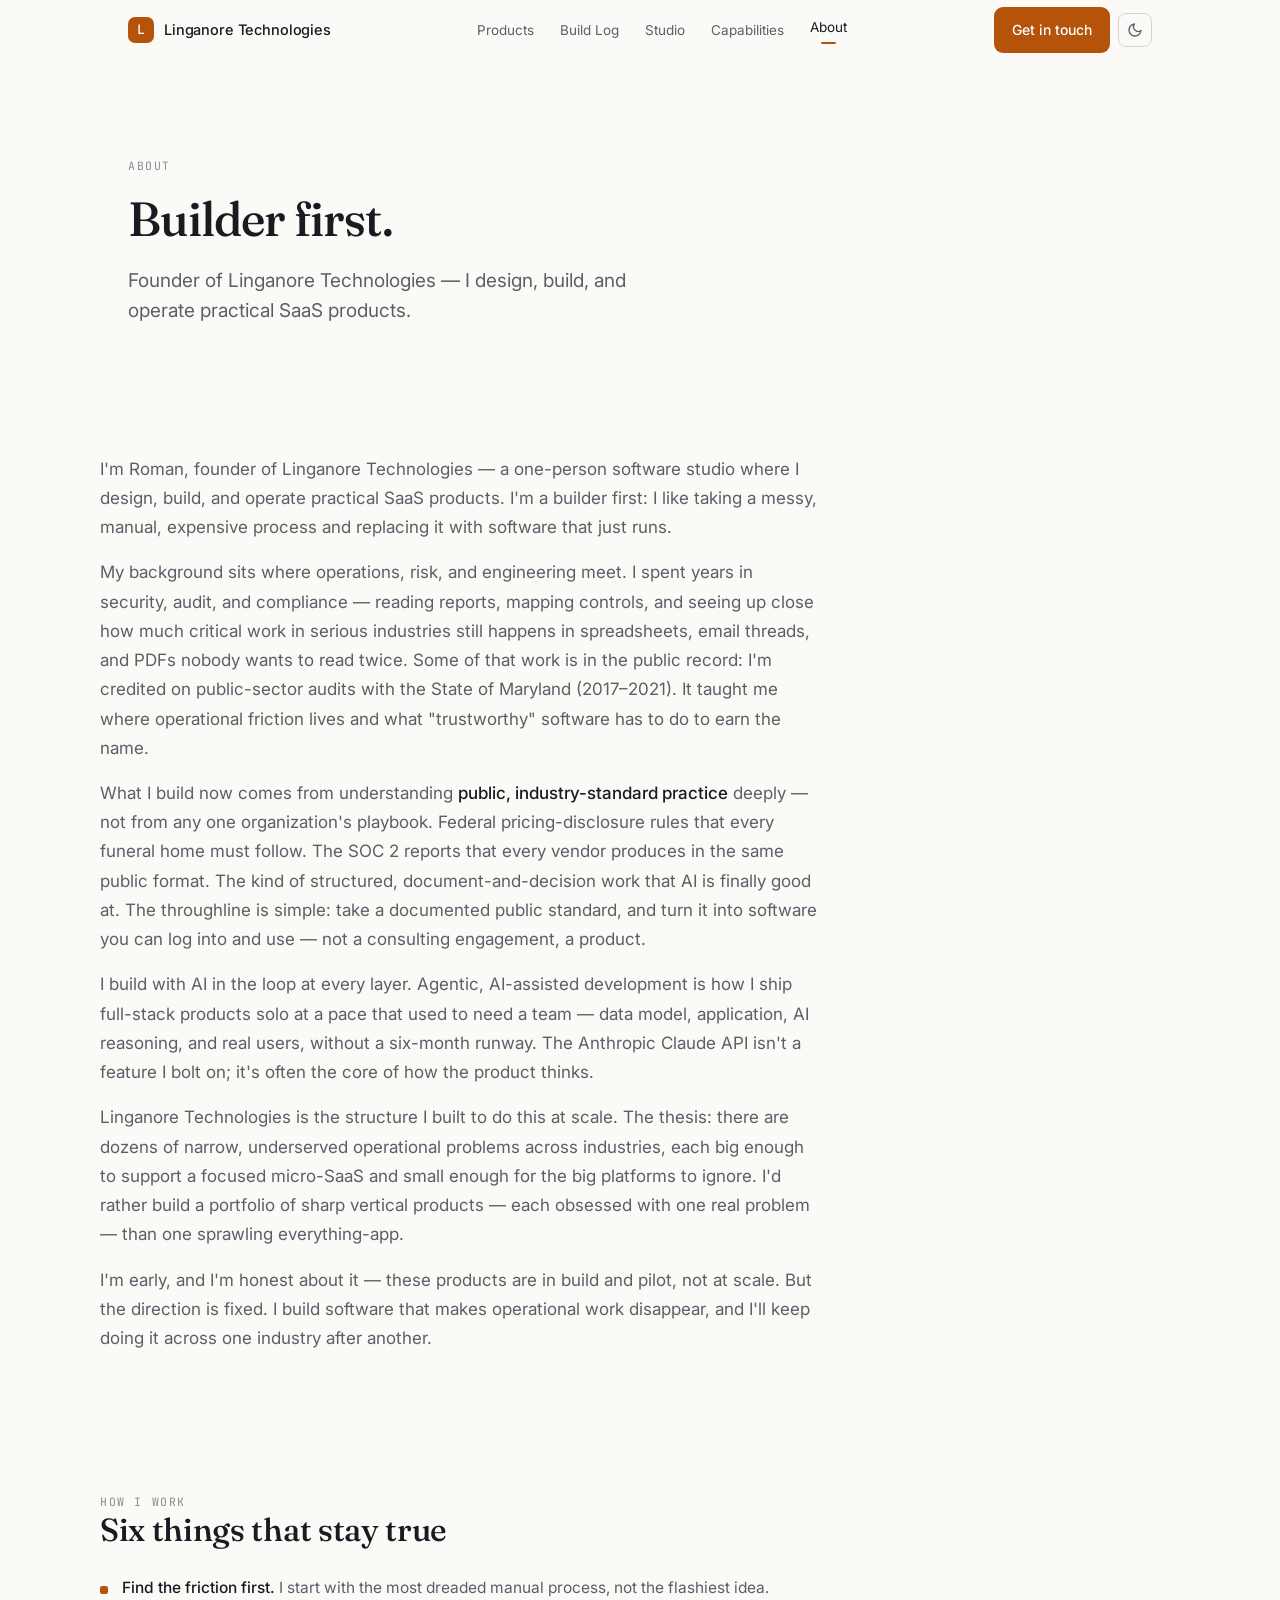
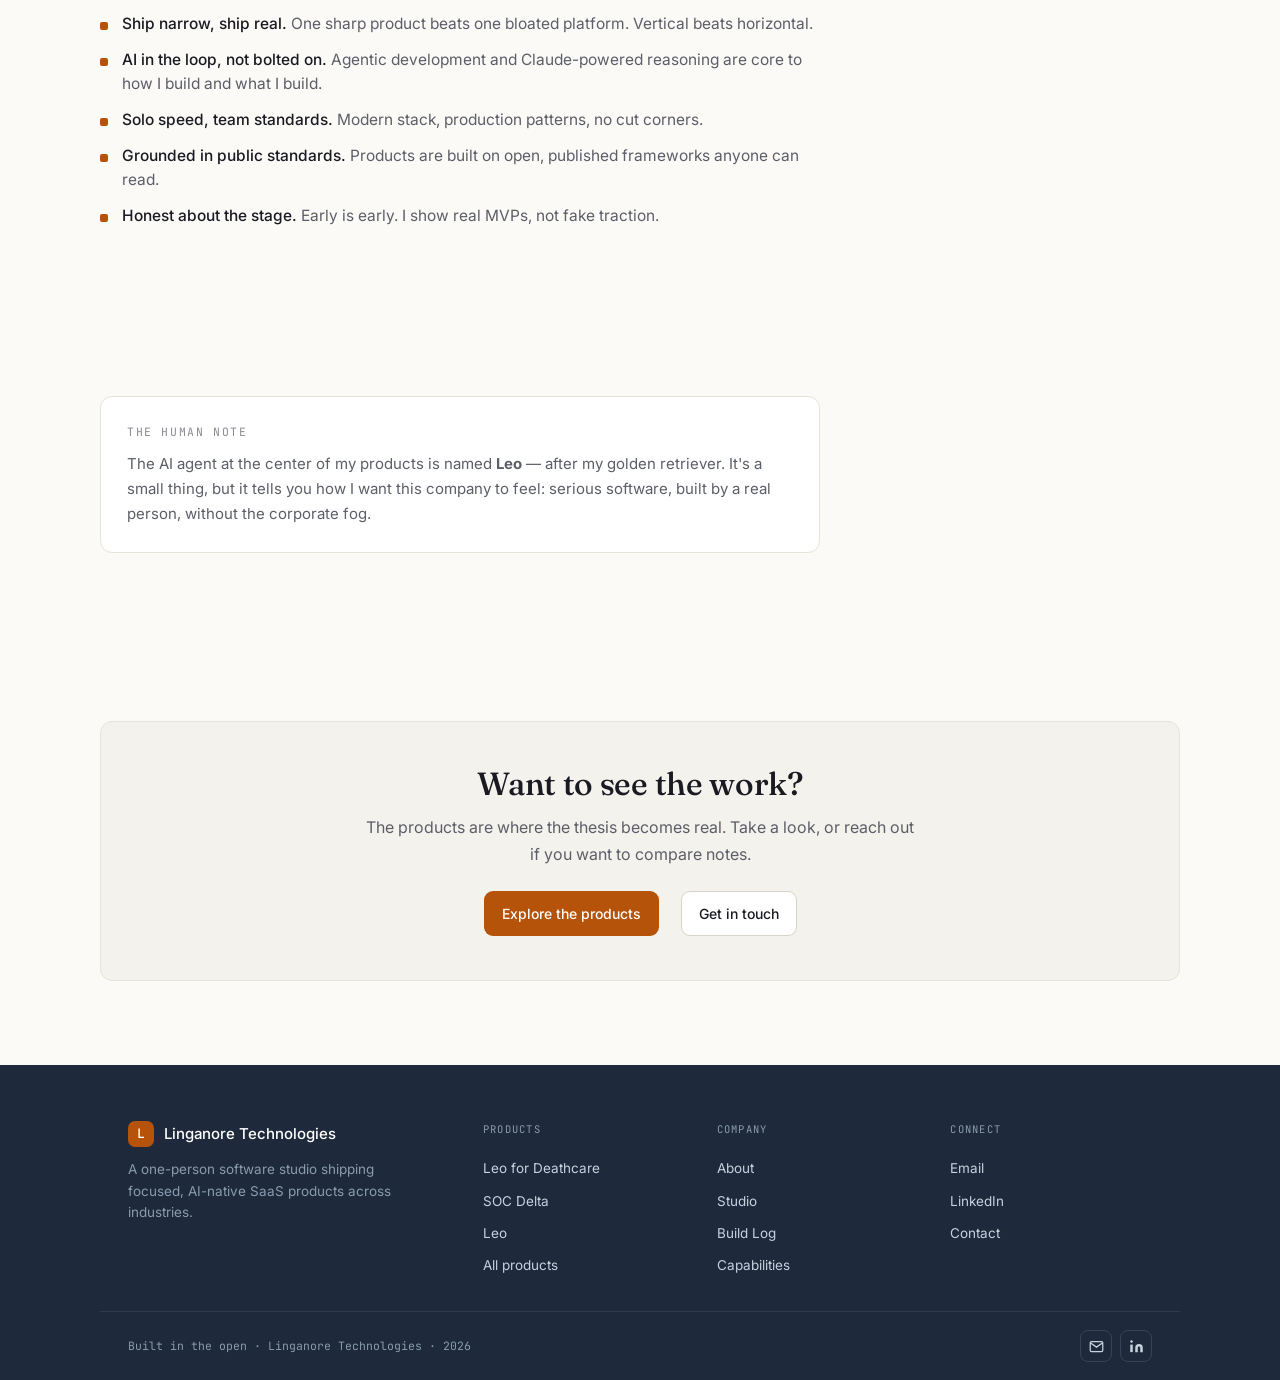
==== about/index.html @ 458a2244 "Rebuild site as Linganore Technologies founder portfolio Replace the single-page GRC/TPRM profile wi" ====
<!DOCTYPE html>
<html lang="en" data-theme="light">
<head>
  <meta charset="UTF-8">
  <meta name="viewport" content="width=device-width, initial-scale=1.0">
  <title>About · Roman Gouin — Linganore Technologies</title>
  <meta name="description" content="Roman Gouin is a founder and operator who builds software that removes operational friction. Background across operations, risk, and engineering — now building a portfolio of focused SaaS products.">
  <meta name="robots" content="index, follow">
  <link rel="canonical" href="https://roman.linganoretechnologies.com/about/">
  <link rel="icon" href="/assets/favicon.svg" type="image/svg+xml">
  <meta property="og:type" content="profile">
  <meta property="og:site_name" content="Linganore Technologies">
  <meta property="og:title" content="About · Roman Gouin">
  <meta property="og:description" content="Founder and operator building software that removes operational friction.">
  <meta property="og:url" content="https://roman.linganoretechnologies.com/about/">
  <link rel="preconnect" href="https://fonts.googleapis.com">
  <link rel="preconnect" href="https://fonts.gstatic.com" crossorigin>
  <link href="https://fonts.googleapis.com/css2?family=Fraunces:opsz,wght@9..144,400;9..144,500;9..144,600&family=Inter:wght@400;500;600&family=JetBrains+Mono:wght@400;500&display=swap" rel="stylesheet">
  <link rel="stylesheet" href="/styles.css">
</head>
<body>
<nav class="nav">
  <div class="nav-inner">
    <a class="wordmark" href="/"><span class="mono">L</span>Linganore Technologies</a>
    <div class="nav-links">
      <a href="/products/">Products</a>
      <a href="/build-log/">Build Log</a>
      <a href="/studio/">Studio</a>
      <a href="/capabilities/">Capabilities</a>
      <a href="/about/" class="active">About</a>
    </div>
    <div class="nav-right">
      <a class="btn btn-primary nav-cta" href="/contact/">Get in touch</a>
      <button class="theme-toggle" data-theme-toggle aria-label="Toggle theme">
        <svg class="i-moon" viewBox="0 0 24 24" fill="none" stroke="currentColor" stroke-width="2" stroke-linecap="round" stroke-linejoin="round"><path d="M21 12.79A9 9 0 1 1 11.21 3 7 7 0 0 0 21 12.79z"></path></svg>
        <svg class="i-sun" style="display:none" viewBox="0 0 24 24" fill="none" stroke="currentColor" stroke-width="2" stroke-linecap="round" stroke-linejoin="round"><circle cx="12" cy="12" r="4"></circle><path d="M12 2v2M12 20v2M4.93 4.93l1.41 1.41M17.66 17.66l1.41 1.41M2 12h2M20 12h2M4.93 19.07l1.41-1.41M17.66 6.34l1.41-1.41"></path></svg>
      </button>
      <button class="menu-btn" data-menu-toggle aria-expanded="false" aria-label="Menu">
        <svg viewBox="0 0 24 24" width="18" height="18" fill="none" stroke="currentColor" stroke-width="2" stroke-linecap="round"><path d="M3 6h18M3 12h18M3 18h18"></path></svg>
      </button>
    </div>
  </div>
  <div class="mobile-menu" id="mobile-menu">
    <a href="/products/">Products</a>
    <a href="/build-log/">Build Log</a>
    <a href="/studio/">Studio</a>
    <a href="/capabilities/">Capabilities</a>
    <a href="/about/">About</a>
    <a href="/contact/">Get in touch</a>
  </div>
</nav>

<main>
  <header class="hero">
    <div class="container">
      <div class="eyebrow reveal">About</div>
      <h1 class="display reveal" style="font-size:clamp(30px,4.4vw,48px)">Builder first.</h1>
      <p class="lead reveal">Founder of Linganore Technologies — I design, build, and operate practical SaaS products.</p>
    </div>
  </header>

  <section class="container section-tight">
    <div class="read prose">
      <p class="reveal">I'm Roman, founder of Linganore Technologies — a one-person software studio where I design, build, and operate practical SaaS products. I'm a builder first: I like taking a messy, manual, expensive process and replacing it with software that just runs.</p>
      <p class="reveal">My background sits where operations, risk, and engineering meet. I spent years in security, audit, and compliance — reading reports, mapping controls, and seeing up close how much critical work in serious industries still happens in spreadsheets, email threads, and PDFs nobody wants to read twice. Some of that work is in the public record: I'm credited on public-sector audits with the State of Maryland (2017&ndash;2021). It taught me where operational friction lives and what "trustworthy" software has to do to earn the name.</p>
      <p class="reveal">What I build now comes from understanding <strong>public, industry-standard practice</strong> deeply — not from any one organization's playbook. Federal pricing-disclosure rules that every funeral home must follow. The SOC 2 reports that every vendor produces in the same public format. The kind of structured, document-and-decision work that AI is finally good at. The throughline is simple: take a documented public standard, and turn it into software you can log into and use — not a consulting engagement, a product.</p>
      <p class="reveal">I build with AI in the loop at every layer. Agentic, AI-assisted development is how I ship full-stack products solo at a pace that used to need a team — data model, application, AI reasoning, and real users, without a six-month runway. The Anthropic Claude API isn't a feature I bolt on; it's often the core of how the product thinks.</p>
      <p class="reveal">Linganore Technologies is the structure I built to do this at scale. The thesis: there are dozens of narrow, underserved operational problems across industries, each big enough to support a focused micro-SaaS and small enough for the big platforms to ignore. I'd rather build a portfolio of sharp vertical products — each obsessed with one real problem — than one sprawling everything-app.</p>
      <p class="reveal">I'm early, and I'm honest about it — these products are in build and pilot, not at scale. But the direction is fixed. I build software that makes operational work disappear, and I'll keep doing it across one industry after another.</p>
    </div>
  </section>

  <section class="container section">
    <div class="sec-head reveal"><div><div class="eyebrow">How I work</div><h2>Six things that stay true</h2></div></div>
    <ul class="list-clean read reveal">
      <li><strong>Find the friction first.</strong> I start with the most dreaded manual process, not the flashiest idea.</li>
      <li><strong>Ship narrow, ship real.</strong> One sharp product beats one bloated platform. Vertical beats horizontal.</li>
      <li><strong>AI in the loop, not bolted on.</strong> Agentic development and Claude-powered reasoning are core to how I build and what I build.</li>
      <li><strong>Solo speed, team standards.</strong> Modern stack, production patterns, no cut corners.</li>
      <li><strong>Grounded in public standards.</strong> Products are built on open, published frameworks anyone can read.</li>
      <li><strong>Honest about the stage.</strong> Early is early. I show real MVPs, not fake traction.</li>
    </ul>
  </section>

  <section class="container section">
    <div class="block read reveal">
      <div class="eyebrow" style="margin-bottom:10px">The human note</div>
      <p>The AI agent at the center of my products is named <strong>Leo</strong> — after my golden retriever. It's a small thing, but it tells you how I want this company to feel: serious software, built by a real person, without the corporate fog.</p>
    </div>
  </section>

  <section class="container section">
    <div class="cta-band reveal">
      <h2>Want to see the work?</h2>
      <p>The products are where the thesis becomes real. Take a look, or reach out if you want to compare notes.</p>
      <div class="btn-row"><a class="btn btn-primary" href="/products/">Explore the products</a><a class="btn btn-ghost" href="/contact/">Get in touch</a></div>
    </div>
  </section>
</main>

<footer class="footer">
  <div class="footer-inner">
    <div class="footer-cols">
      <div class="footer-brand">
        <div class="fb-name"><span class="mono">L</span>Linganore Technologies</div>
        <p>A one-person software studio shipping focused, AI-native SaaS products across industries.</p>
      </div>
      <div class="footer-col"><h4>Products</h4><a href="/products/#leo-deathcare">Leo for Deathcare</a><a href="/products/#soc-delta">SOC Delta</a><a href="/products/#leo">Leo</a><a href="/products/">All products</a></div>
      <div class="footer-col"><h4>Company</h4><a href="/about/">About</a><a href="/studio/">Studio</a><a href="/build-log/">Build Log</a><a href="/capabilities/">Capabilities</a></div>
      <div class="footer-col"><h4>Connect</h4><a href="mailto:roman.gouin@gmail.com">Email</a><a href="https://www.linkedin.com/in/romangouin" target="_blank" rel="noopener">LinkedIn</a><a href="/contact/">Contact</a></div>
    </div>
  </div>
  <div class="footer-base">
    <span class="stamp">Built in the open · Linganore Technologies · <span data-year>2026</span></span>
    <div class="socials">
      <a href="mailto:roman.gouin@gmail.com" aria-label="Email"><svg viewBox="0 0 24 24" fill="none" stroke="currentColor" stroke-width="2"><path d="M4 4h16c1.1 0 2 .9 2 2v12c0 1.1-.9 2-2 2H4c-1.1 0-2-.9-2-2V6c0-1.1.9-2 2-2z"></path><polyline points="22,6 12,13 2,6"></polyline></svg></a>
      <a href="https://www.linkedin.com/in/romangouin" target="_blank" rel="noopener" aria-label="LinkedIn"><svg viewBox="0 0 24 24" fill="currentColor"><path d="M16 8a6 6 0 0 1 6 6v7h-4v-7a2 2 0 0 0-2-2 2 2 0 0 0-2 2v7h-4v-7a6 6 0 0 1 6-6z"></path><rect x="2" y="9" width="4" height="12"></rect><circle cx="4" cy="4" r="2"></circle></svg></a>
    </div>
  </div>
</footer>
<script src="/app.js"></script>
</body>
</html>
---- styles.css ----
/* ─────────────────────────────────────────────────────────────
   Linganore Technologies — founder portfolio
   Design system: "Workshop, not war room"
   Light-default, warm paper + single amber accent. Dark via toggle.
   ───────────────────────────────────────────────────────────── */

:root {
  --bg:            #FBFAF7;
  --surface:       #FFFFFF;
  --surface-2:     #F4F2EC;
  --text:          #1A1B22;
  --muted:         #5C5E68;
  --faint:         #8A8B93;
  --border:        #E7E3DA;
  --border-strong: #D9D4C8;
  --accent:        #B45309;
  --accent-ink:    #8A4208;
  --accent-soft:   #FBEFDC;
  --navy:          #1E293B;
  --navy-2:        #16212F;
  --navy-text:     #C7D2DE;
  --navy-faint:    #8A9BB0;

  --font-display: "Fraunces", Georgia, "Times New Roman", serif;
  --font-sans: "Inter", system-ui, -apple-system, sans-serif;
  --font-mono: "JetBrains Mono", ui-monospace, "SFMono-Regular", monospace;

  --maxw: 1080px;
  --read: 720px;
  --radius: 12px;
  --radius-sm: 8px;
}

html[data-theme="dark"] {
  --bg:            #16161A;
  --surface:       #1E1E24;
  --surface-2:     #121216;
  --text:          #ECEAE3;
  --muted:         #A4A4AE;
  --faint:         #6E6E78;
  --border:        #2C2C34;
  --border-strong: #3A3A44;
  --accent:        #F59E0B;
  --accent-ink:    #FBBF4D;
  --accent-soft:   rgba(245,158,11,0.13);
  --navy:          #10141C;
  --navy-2:        #0B0E14;
  --navy-text:     #C2CCD8;
  --navy-faint:    #7E8A99;
}

*, *::before, *::after { box-sizing: border-box; margin: 0; padding: 0; }

html { scroll-behavior: smooth; }
@media (prefers-reduced-motion: reduce) { html { scroll-behavior: auto; } }

body {
  font-family: var(--font-sans);
  background: var(--bg);
  color: var(--text);
  line-height: 1.65;
  font-size: 16px;
  -webkit-font-smoothing: antialiased;
  text-rendering: optimizeLegibility;
}

a { color: inherit; text-decoration: none; }

::selection { background: var(--accent-soft); color: var(--accent-ink); }

:focus-visible {
  outline: 2px solid var(--accent);
  outline-offset: 2px;
  border-radius: 3px;
}

/* ── Layout ── */
.container { max-width: var(--maxw); margin: 0 auto; padding: 0 28px; }
.read { max-width: var(--read); }
.section { padding: 84px 0; }
.section-tight { padding: 56px 0; }
.divider { border-top: 1px solid var(--border); }

/* ── Type helpers ── */
.eyebrow {
  font-family: var(--font-mono);
  font-size: 11.5px;
  letter-spacing: 0.14em;
  text-transform: uppercase;
  color: var(--faint);
  margin-bottom: 18px;
}
h1, h2, h3 { font-family: var(--font-display); font-weight: 500; letter-spacing: -0.01em; line-height: 1.12; color: var(--text); }
.display { font-size: clamp(34px, 5.4vw, 60px); line-height: 1.04; letter-spacing: -0.02em; }
h1 { font-size: clamp(30px, 4vw, 44px); }
h2 { font-size: clamp(24px, 3vw, 32px); }
h3 { font-size: 19px; line-height: 1.25; }
.lead { font-size: clamp(16px, 1.8vw, 19px); line-height: 1.6; color: var(--muted); }
.muted { color: var(--muted); }
p { margin-bottom: 16px; }
p:last-child { margin-bottom: 0; }
.prose p { color: var(--muted); font-size: 17px; line-height: 1.72; }
.prose strong { color: var(--text); font-weight: 500; }

/* ── Nav ── */
.nav {
  position: sticky; top: 0; z-index: 100;
  background: color-mix(in srgb, var(--bg) 88%, transparent);
  backdrop-filter: blur(12px);
  border-bottom: 1px solid transparent;
  transition: border-color 0.2s;
}
.nav.scrolled { border-bottom-color: var(--border); }
.nav-inner { max-width: var(--maxw); margin: 0 auto; padding: 0 28px; height: 60px; display: flex; align-items: center; justify-content: space-between; gap: 20px; }
.wordmark { display: flex; align-items: center; gap: 10px; font-size: 14.5px; font-weight: 500; letter-spacing: -0.01em; flex-shrink: 0; }
.wordmark .mono {
  width: 26px; height: 26px; border-radius: 7px; flex-shrink: 0;
  background: var(--accent); color: #fff;
  display: flex; align-items: center; justify-content: center;
  font-family: var(--font-mono); font-size: 13px; font-weight: 500;
}
.nav-links { display: flex; align-items: center; gap: 4px; }
.nav-links a {
  font-size: 13.5px; color: var(--muted); padding: 7px 11px; border-radius: 7px;
  transition: color 0.15s, background 0.15s;
}
.nav-links a:hover { color: var(--text); background: var(--surface-2); }
.nav-links a.active { color: var(--text); }
.nav-links a.active::after {
  content: ""; display: block; height: 2px; background: var(--accent);
  border-radius: 2px; margin: 4px 11px 0;
}
.nav-right { display: flex; align-items: center; gap: 8px; flex-shrink: 0; }
.theme-toggle, .menu-btn {
  width: 34px; height: 34px; border: 1px solid var(--border-strong); background: transparent;
  border-radius: 8px; color: var(--muted); cursor: pointer; display: flex; align-items: center; justify-content: center;
  transition: color 0.15s, border-color 0.15s;
}
.theme-toggle:hover, .menu-btn:hover { color: var(--text); border-color: var(--accent); }
.theme-toggle svg { width: 16px; height: 16px; }
.menu-btn { display: none; }
.nav-cta { font-size: 13.5px; padding: 8px 14px; }

/* ── Buttons ── */
.btn { display: inline-flex; align-items: center; gap: 7px; font-size: 14px; font-weight: 500; padding: 10px 17px; border-radius: 9px; border: 1px solid transparent; cursor: pointer; transition: transform 0.12s, background 0.15s, border-color 0.15s; }
.btn:active { transform: scale(0.98); }
.btn-primary { background: var(--accent); color: #fff; }
.btn-primary:hover { background: var(--accent-ink); }
.btn-ghost { color: var(--text); border-color: var(--border-strong); background: var(--surface); }
.btn-ghost:hover { border-color: var(--accent); }
.btn-text { color: var(--text); font-weight: 500; font-size: 14px; display: inline-flex; align-items: center; gap: 6px; }
.btn-text .arr { color: var(--accent); transition: transform 0.15s; }
.btn-text:hover .arr { transform: translateX(3px); }
.btn-row { display: flex; flex-wrap: wrap; align-items: center; gap: 14px 22px; margin-top: 28px; }

/* ── Hero ── */
.hero { padding: 96px 0 72px; }
.hero .display { max-width: 760px; margin-bottom: 22px; }
.hero .lead { max-width: 560px; }

/* ── Proof strip ── */
.proof-strip { display: grid; grid-template-columns: repeat(4, 1fr); gap: 1px; background: var(--border); border: 1px solid var(--border); border-radius: var(--radius); overflow: hidden; }
.proof-cell { background: var(--surface); padding: 18px 20px; }
.proof-cell .k { font-size: 14px; font-weight: 500; color: var(--text); }
.proof-cell .v { font-size: 12.5px; color: var(--faint); margin-top: 2px; }

/* ── Cards / grids ── */
.grid-3 { display: grid; grid-template-columns: repeat(3, 1fr); gap: 16px; }
.grid-2 { display: grid; grid-template-columns: repeat(2, 1fr); gap: 16px; }
.card {
  background: var(--surface); border: 1px solid var(--border); border-radius: var(--radius);
  padding: 24px; transition: border-color 0.18s, transform 0.18s;
  display: flex; flex-direction: column;
}
.card.link { cursor: pointer; }
.card.link:hover { border-color: var(--accent); transform: translateY(-2px); }
.card .tag { font-family: var(--font-mono); font-size: 10.5px; letter-spacing: 0.1em; text-transform: uppercase; color: var(--faint); }
.card h3 { font-family: var(--font-display); margin: 10px 0 8px; }
.card p { font-size: 14px; color: var(--muted); line-height: 1.6; }
.card .foot { margin-top: auto; padding-top: 16px; display: flex; align-items: center; justify-content: space-between; gap: 10px; }
.card .stack { font-family: var(--font-mono); font-size: 11px; color: var(--faint); }

/* ── Status badge ── */
.badge { display: inline-flex; align-items: center; gap: 6px; font-family: var(--font-mono); font-size: 10.5px; letter-spacing: 0.04em; padding: 3px 9px; border-radius: 999px; border: 1px solid var(--border-strong); color: var(--muted); }
.badge::before { content: ""; width: 6px; height: 6px; border-radius: 50%; background: currentColor; }
.badge.pilot { color: var(--accent-ink); background: var(--accent-soft); border-color: transparent; }
.badge.building { color: var(--muted); background: var(--surface-2); border-color: transparent; }
.badge.concept { color: var(--faint); background: transparent; }

/* ── Capability matrix ── */
.matrix { border: 1px solid var(--border); border-radius: var(--radius); overflow: hidden; }
.matrix-row { display: grid; grid-template-columns: 220px 1fr; gap: 24px; padding: 22px 24px; border-bottom: 1px solid var(--border); background: var(--surface); }
.matrix-row:last-child { border-bottom: none; }
.matrix-row .label { font-family: var(--font-display); font-size: 17px; }
.matrix-row .what { font-size: 14.5px; color: var(--muted); line-height: 1.55; margin-bottom: 10px; }
.chips { display: flex; flex-wrap: wrap; gap: 6px; }
.chip { font-family: var(--font-mono); font-size: 11px; color: var(--muted); background: var(--surface-2); border-radius: 6px; padding: 3px 8px; }

/* ── Build log timeline ── */
.timeline { display: flex; flex-direction: column; }
.tl-entry { display: grid; grid-template-columns: 96px 1fr; gap: 20px; padding: 20px 0; border-bottom: 1px solid var(--border); }
.tl-entry:last-child { border-bottom: none; }
.tl-date { font-family: var(--font-mono); font-size: 11.5px; color: var(--faint); padding-top: 3px; }
.tl-body h3 { font-family: var(--font-display); font-size: 18px; margin-bottom: 5px; }
.tl-body p { font-size: 14px; color: var(--muted); line-height: 1.55; }
.tl-tags { margin-top: 9px; display: flex; gap: 6px; flex-wrap: wrap; }

/* ── Studio / generic blocks ── */
.block { background: var(--surface); border: 1px solid var(--border); border-radius: var(--radius); padding: 26px; }
.block h3 { font-family: var(--font-display); margin-bottom: 10px; }
.block p { font-size: 15px; color: var(--muted); line-height: 1.65; }
.arch { font-family: var(--font-mono); font-size: 13px; line-height: 1.9; color: var(--muted); background: var(--surface-2); border: 1px solid var(--border); border-radius: var(--radius); padding: 22px 24px; white-space: pre-wrap; overflow-x: auto; }
.arch b { color: var(--accent-ink); font-weight: 500; }

.list-clean { list-style: none; display: flex; flex-direction: column; gap: 12px; }
.list-clean li { position: relative; padding-left: 22px; color: var(--muted); font-size: 15.5px; line-height: 1.55; }
.list-clean li::before { content: ""; position: absolute; left: 0; top: 10px; width: 8px; height: 8px; border-radius: 2px; background: var(--accent); }
.list-clean li strong { color: var(--text); font-weight: 500; }

/* ── CTA band ── */
.cta-band { background: var(--surface-2); border: 1px solid var(--border); border-radius: var(--radius); padding: 44px; text-align: center; }
.cta-band h2 { margin-bottom: 12px; }
.cta-band p { max-width: 560px; margin: 0 auto 24px; color: var(--muted); }
.cta-band .btn-row { justify-content: center; margin-top: 0; }

/* ── Section heading row ── */
.sec-head { display: flex; align-items: flex-end; justify-content: space-between; gap: 20px; margin-bottom: 28px; flex-wrap: wrap; }
.sec-head .eyebrow { margin-bottom: 0; }

/* ── Footer ── */
.footer { background: var(--navy); color: var(--navy-text); }
.footer-inner { max-width: var(--maxw); margin: 0 auto; padding: 56px 28px 30px; }
.footer-cols { display: grid; grid-template-columns: 1.6fr 1fr 1fr 1fr; gap: 32px; }
.footer h4 { font-family: var(--font-mono); font-size: 10.5px; letter-spacing: 0.12em; text-transform: uppercase; color: var(--navy-faint); margin-bottom: 14px; font-weight: 400; }
.footer-brand .fb-name { display: flex; align-items: center; gap: 10px; font-size: 15px; font-weight: 500; color: #fff; margin-bottom: 12px; }
.footer-brand .fb-name .mono { width: 26px; height: 26px; border-radius: 7px; background: var(--accent); color: #fff; display: flex; align-items: center; justify-content: center; font-family: var(--font-mono); font-size: 13px; }
.footer-brand p { font-size: 13.5px; color: var(--navy-faint); max-width: 280px; line-height: 1.6; }
.footer-col a { display: block; font-size: 13.5px; color: var(--navy-text); padding: 5px 0; transition: color 0.15s; }
.footer-col a:hover { color: #fff; }
.footer-base { max-width: var(--maxw); margin: 0 auto; padding: 18px 28px; border-top: 1px solid rgba(255,255,255,0.08); display: flex; align-items: center; justify-content: space-between; gap: 16px; flex-wrap: wrap; }
.footer-base .stamp { font-family: var(--font-mono); font-size: 11.5px; color: var(--navy-faint); }
.footer-base .socials { display: flex; gap: 8px; }
.footer-base .socials a { width: 32px; height: 32px; border: 1px solid rgba(255,255,255,0.12); border-radius: 8px; display: flex; align-items: center; justify-content: center; color: var(--navy-text); transition: border-color 0.15s, color 0.15s; }
.footer-base .socials a:hover { border-color: var(--accent); color: #fff; }
.footer-base .socials svg { width: 15px; height: 15px; }

/* ── Reveal animation ── */
.reveal { opacity: 0; transform: translateY(10px); transition: opacity 0.5s ease, transform 0.5s ease; }
.reveal.in { opacity: 1; transform: none; }
@media (prefers-reduced-motion: reduce) {
  .reveal { opacity: 1; transform: none; transition: none; }
  .btn, .card, .btn-text .arr { transition: none; }
}

/* ── Mobile menu ── */
.mobile-menu { display: none; }

/* ── Responsive ── */
@media (max-width: 860px) {
  .nav-links { display: none; }
  .menu-btn { display: flex; }
  .mobile-menu { display: none; padding: 8px 28px 20px; border-bottom: 1px solid var(--border); background: var(--bg); }
  .mobile-menu.open { display: flex; flex-direction: column; gap: 2px; }
  .mobile-menu a { padding: 11px 8px; font-size: 15px; color: var(--text); border-bottom: 1px solid var(--border); }
  .mobile-menu a:last-child { border-bottom: none; }
  .grid-3, .grid-2, .proof-strip { grid-template-columns: 1fr; }
  .matrix-row { grid-template-columns: 1fr; gap: 10px; }
  .footer-cols { grid-template-columns: 1fr 1fr; gap: 26px; }
  .footer-brand { grid-column: 1 / -1; }
  .section { padding: 60px 0; }
  .hero { padding: 64px 0 48px; }
  .tl-entry { grid-template-columns: 1fr; gap: 6px; }
  .cta-band { padding: 32px 22px; }
}
@media (max-width: 460px) {
  .footer-cols { grid-template-columns: 1fr; }
}

/* ── Print ── */
@media print {
  .nav, .footer, .cta-band, .theme-toggle, .menu-btn { display: none; }
  body { background: #fff; color: #000; }
}
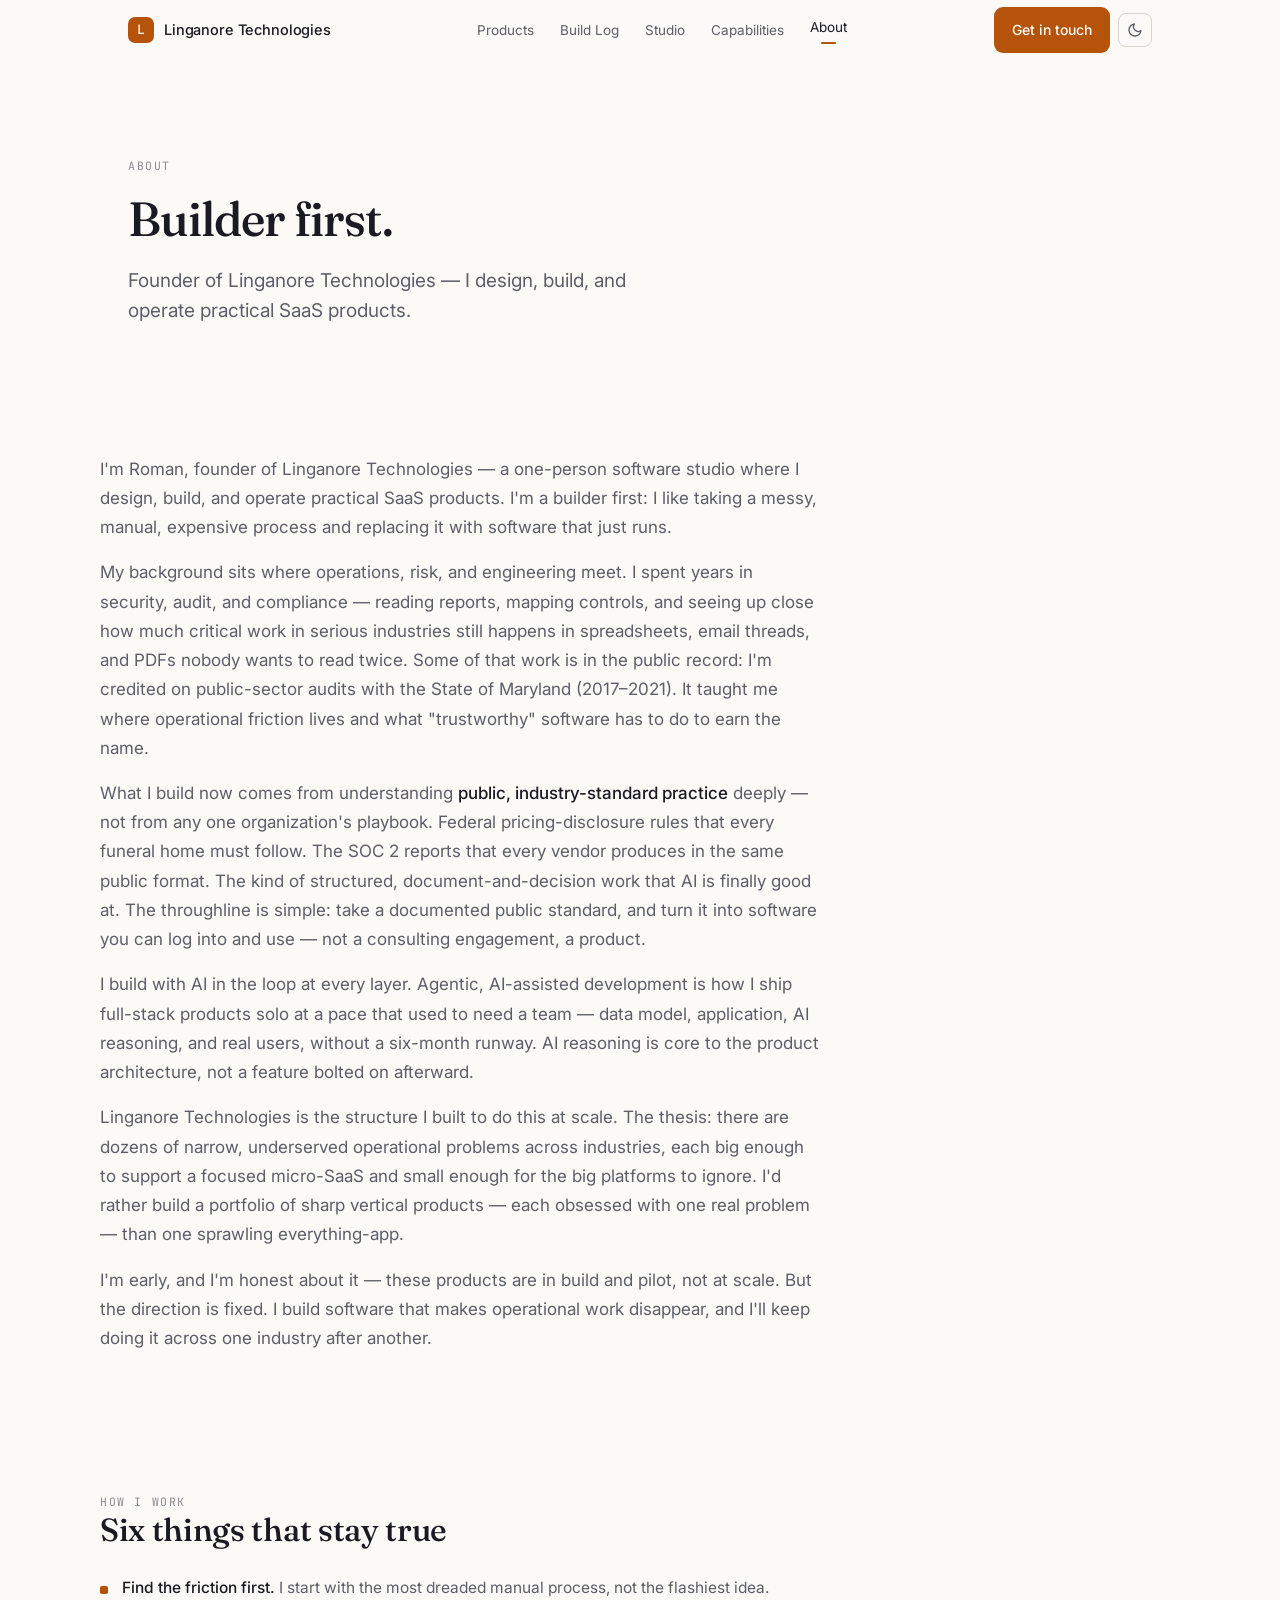
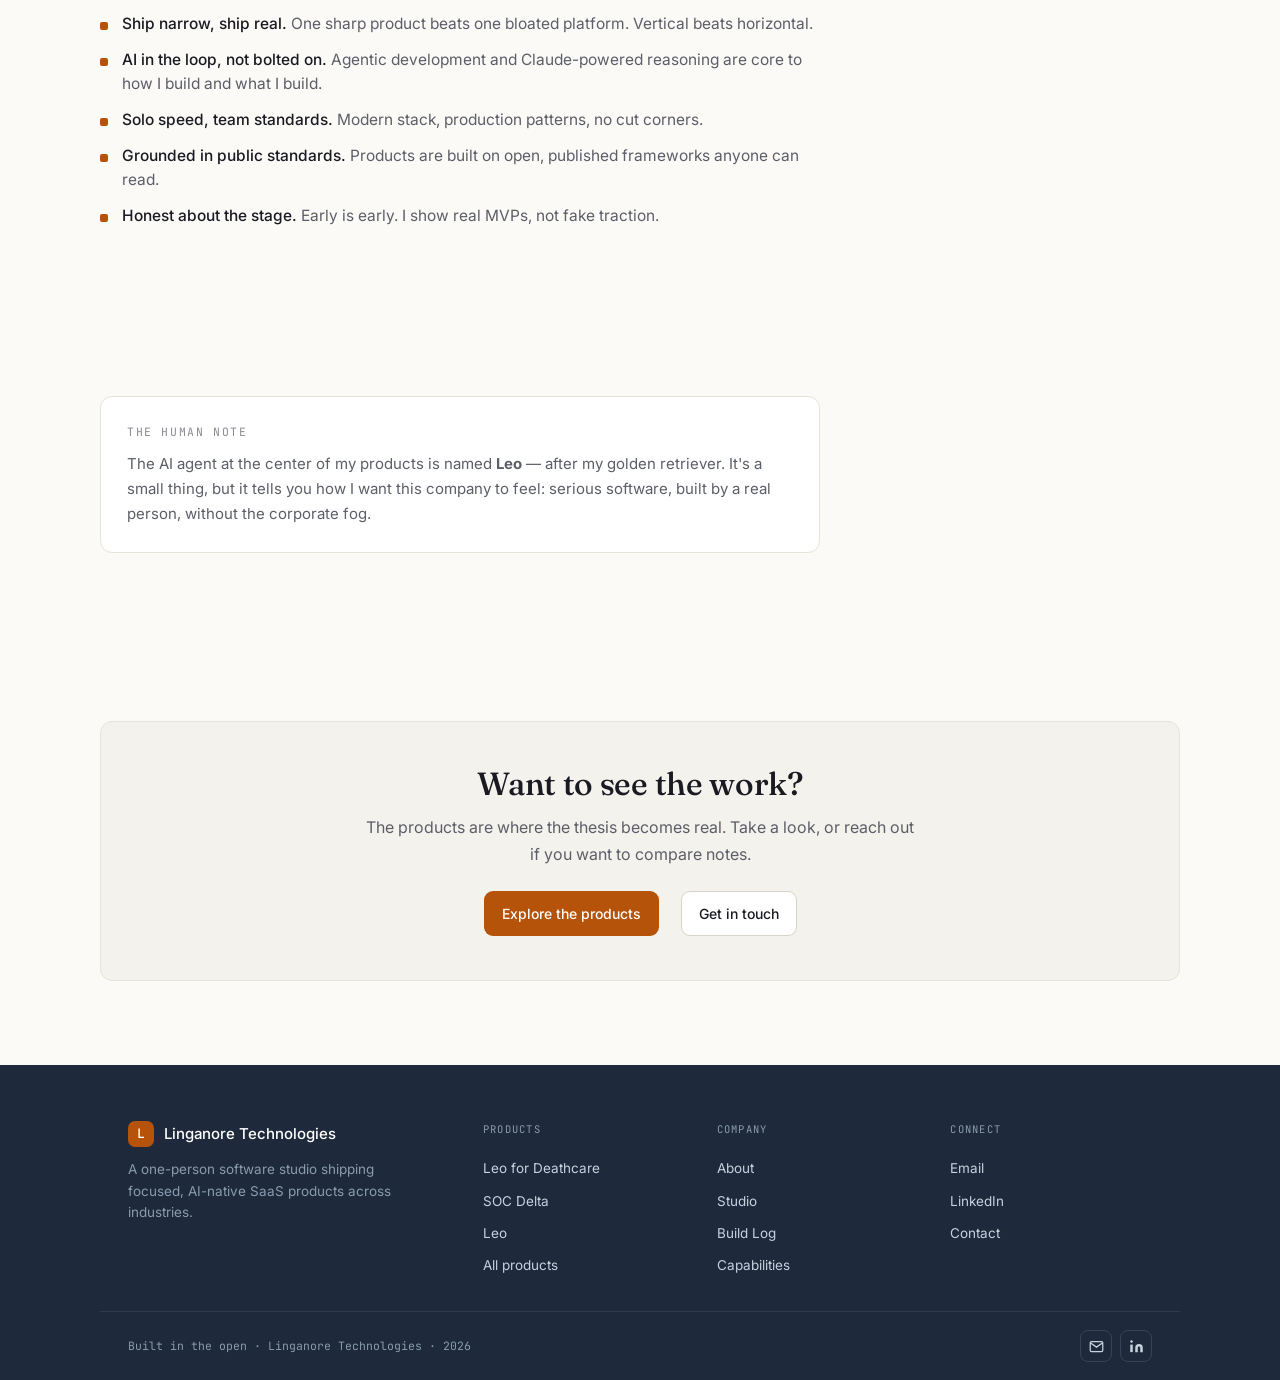
==== commit 4bdd423f: "Tune positioning ~80%->60% founder per review feedback - Hero eyebrow: 'Builder · Operator · Founder" ====
--- a/about/index.html
+++ b/about/index.html
@@ -6,13 +6,13 @@
   <title>About · Roman Gouin — Linganore Technologies</title>
   <meta name="description" content="Roman Gouin is a founder and operator who builds software that removes operational friction. Background across operations, risk, and engineering — now building a portfolio of focused SaaS products.">
   <meta name="robots" content="index, follow">
-  <link rel="canonical" href="https://roman.linganoretechnologies.com/about/">
+  <link rel="canonical" href="https://roman.linganoretech.com/about/">
   <link rel="icon" href="/assets/favicon.svg" type="image/svg+xml">
   <meta property="og:type" content="profile">
   <meta property="og:site_name" content="Linganore Technologies">
   <meta property="og:title" content="About · Roman Gouin">
   <meta property="og:description" content="Founder and operator building software that removes operational friction.">
-  <meta property="og:url" content="https://roman.linganoretechnologies.com/about/">
+  <meta property="og:url" content="https://roman.linganoretech.com/about/">
   <link rel="preconnect" href="https://fonts.googleapis.com">
   <link rel="preconnect" href="https://fonts.gstatic.com" crossorigin>
   <link href="https://fonts.googleapis.com/css2?family=Fraunces:opsz,wght@9..144,400;9..144,500;9..144,600&family=Inter:wght@400;500;600&family=JetBrains+Mono:wght@400;500&display=swap" rel="stylesheet">
@@ -64,7 +64,7 @@
       <p class="reveal">I'm Roman, founder of Linganore Technologies — a one-person software studio where I design, build, and operate practical SaaS products. I'm a builder first: I like taking a messy, manual, expensive process and replacing it with software that just runs.</p>
       <p class="reveal">My background sits where operations, risk, and engineering meet. I spent years in security, audit, and compliance — reading reports, mapping controls, and seeing up close how much critical work in serious industries still happens in spreadsheets, email threads, and PDFs nobody wants to read twice. Some of that work is in the public record: I'm credited on public-sector audits with the State of Maryland (2017&ndash;2021). It taught me where operational friction lives and what "trustworthy" software has to do to earn the name.</p>
       <p class="reveal">What I build now comes from understanding <strong>public, industry-standard practice</strong> deeply — not from any one organization's playbook. Federal pricing-disclosure rules that every funeral home must follow. The SOC 2 reports that every vendor produces in the same public format. The kind of structured, document-and-decision work that AI is finally good at. The throughline is simple: take a documented public standard, and turn it into software you can log into and use — not a consulting engagement, a product.</p>
-      <p class="reveal">I build with AI in the loop at every layer. Agentic, AI-assisted development is how I ship full-stack products solo at a pace that used to need a team — data model, application, AI reasoning, and real users, without a six-month runway. The Anthropic Claude API isn't a feature I bolt on; it's often the core of how the product thinks.</p>
+      <p class="reveal">I build with AI in the loop at every layer. Agentic, AI-assisted development is how I ship full-stack products solo at a pace that used to need a team — data model, application, AI reasoning, and real users, without a six-month runway. AI reasoning is core to the product architecture, not a feature bolted on afterward.</p>
       <p class="reveal">Linganore Technologies is the structure I built to do this at scale. The thesis: there are dozens of narrow, underserved operational problems across industries, each big enough to support a focused micro-SaaS and small enough for the big platforms to ignore. I'd rather build a portfolio of sharp vertical products — each obsessed with one real problem — than one sprawling everything-app.</p>
       <p class="reveal">I'm early, and I'm honest about it — these products are in build and pilot, not at scale. But the direction is fixed. I build software that makes operational work disappear, and I'll keep doing it across one industry after another.</p>
     </div>
